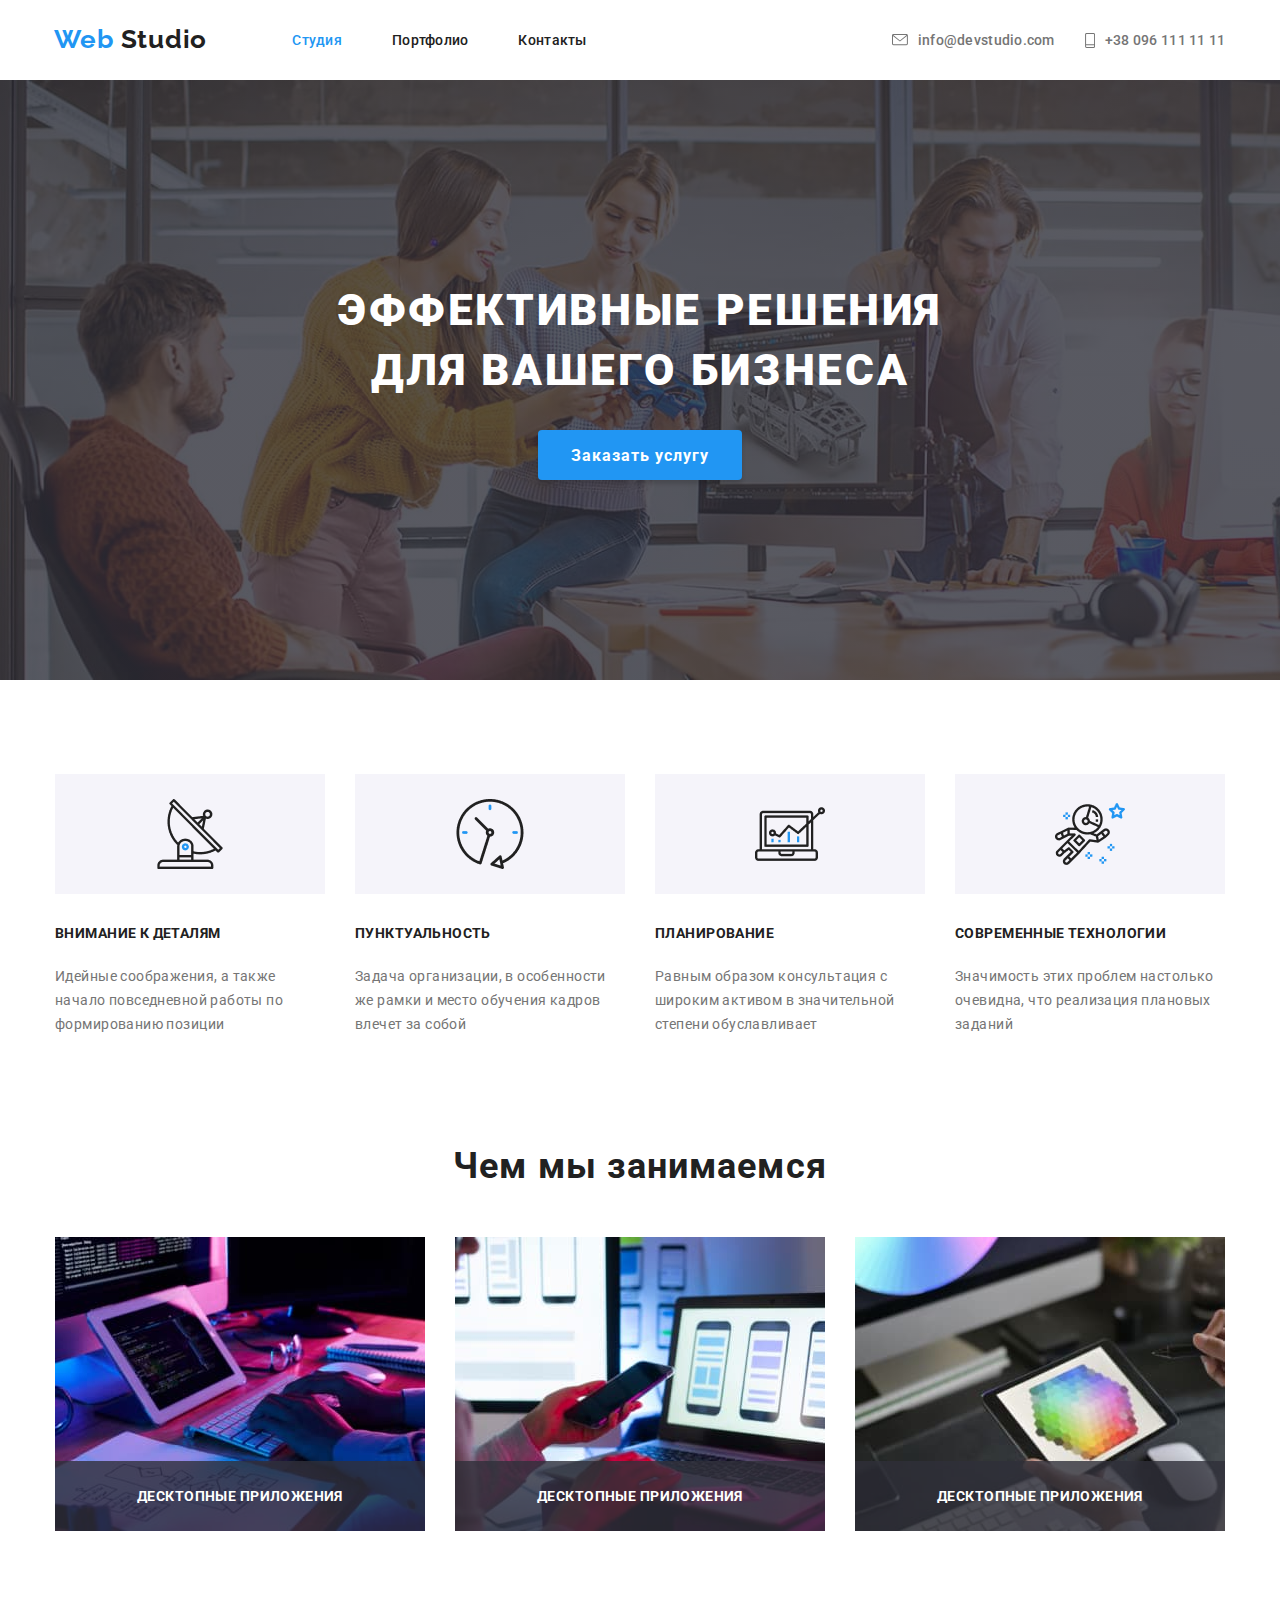
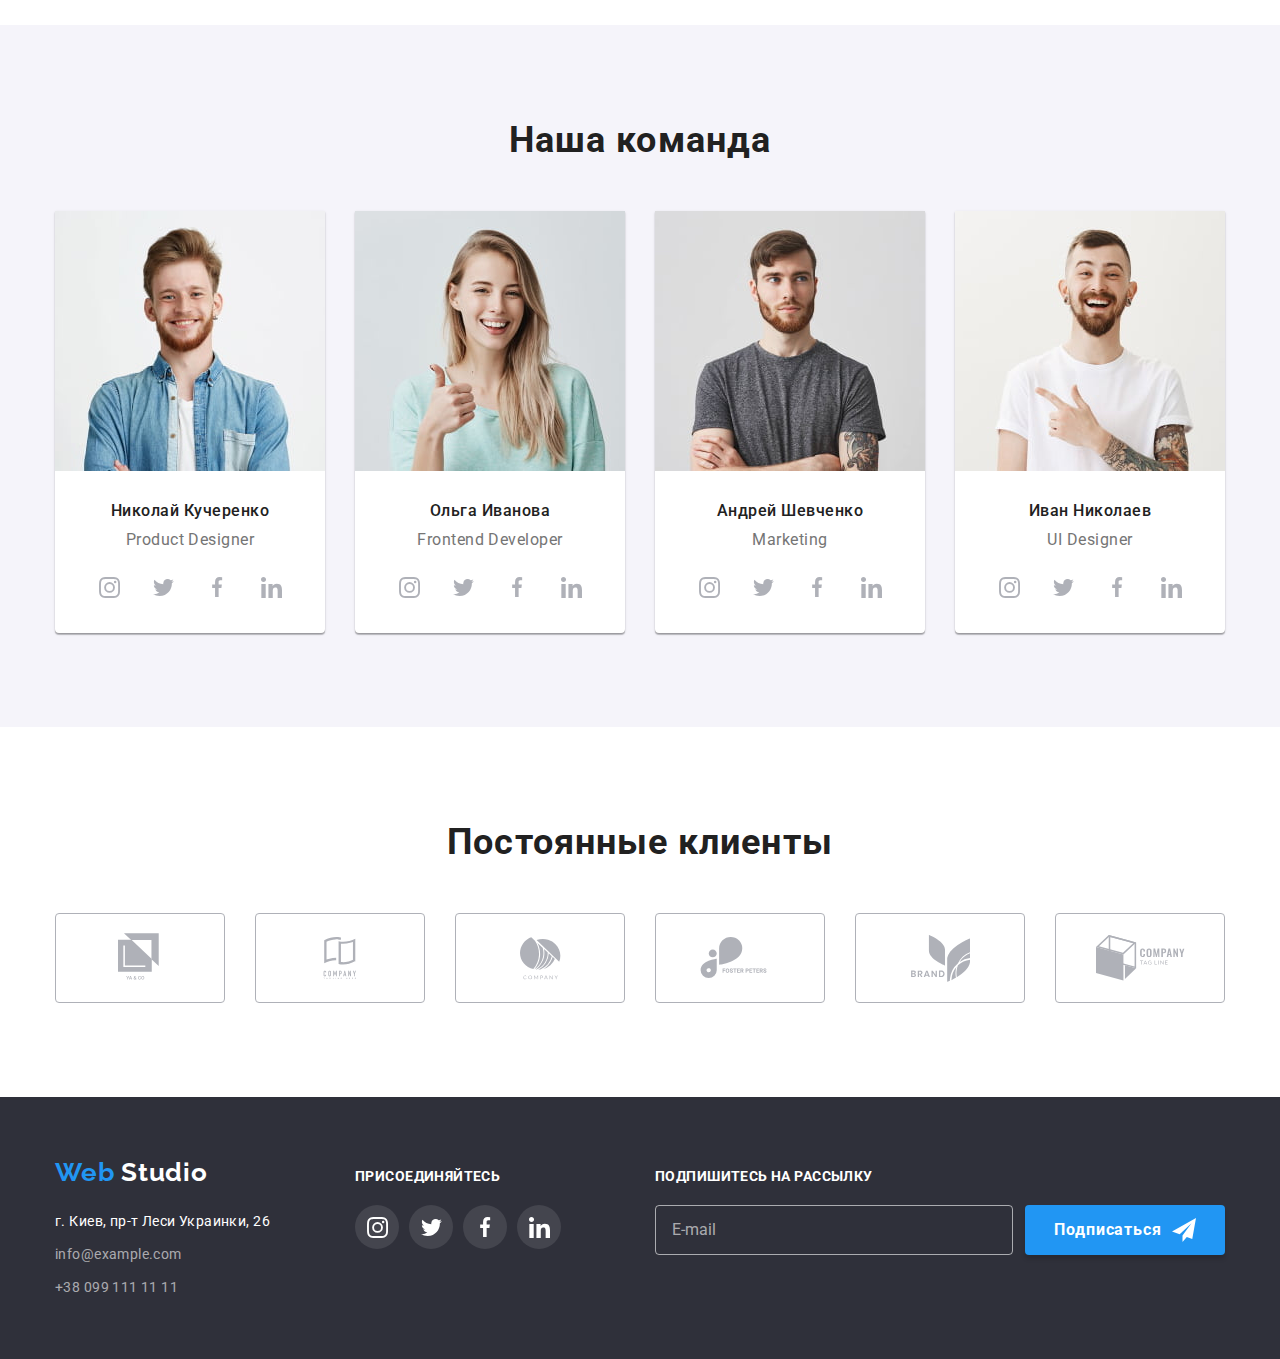
==== index.html @ 585ab490 "put links over images in section "what we are doing"" ====
<!DOCTYPE html>
<html lang="en">
<head>
    <meta charset="UTF-8">
    <meta name="viewport" content="width=device-width, initial-scale=1.0">
    <title>Web Studio</title>
    <link href="https://fonts.googleapis.com/css2?family=Raleway&family=Roboto:wght@400;500;700;900&display=swap" rel="stylesheet">
    <link rel="stylesheet" href="https://cdnjs.cloudflare.com/ajax/libs/modern-normalize/0.7.0/modern-normalize.min.css">
    <link rel="stylesheet" href="./css/styles.css">
</head>
<body class="page">
    <div class="container">
        <header class="header-container container">    
            <!--Navbar-->
            <div class="page-header container">
                <nav class="nav-container">
                    <a class="logo header link" href="./">
                    <span class="site-logo main">
                        <span class="logo-part1">Web </span><span class="logo-part2">Studio</span>
                    </span> 
                    </a>
                    <!--main navigation-->
                    <ul class="site-nav list">
                        <li class="item">
                            <a class="link current" href="./index.html">Студия</a>
                        </li>
                        <li class="item">
                            <a class="link" href="./portfolio.html">Портфолио</a>
                        </li>
                        <li class="item">
                            <a class="link" href="#">Контакты</a>
                        </li>
                    </ul>
                    <!--contacts links-->
                    <ul class="site-contacts list">
                        <li class="item">
                            <svg class="button-icon mail" width="16" height="12">
                                <use href="./images/sprite.svg#icon-mail"></use>
                            </svg>
                            <a class="link" href="mailto:info@devstudio.com">info@devstudio.com</a>
                        </li>
                        <li class="item">
                            <svg class="button-icon tel" width="10" height="15">
                                <use href="./images/sprite.svg#icon-tel"></use>
                            </svg>
                            <a class="link" href="tel:+380961111111">+38 096 111 11 11</a>
                        </li class="item">
                    </ul>
                </nav>
            </div>
        </header>
    </div>
    <main>
         <!--Hero!-->
         <div class="hero">
            <section class="hero-container">
                <div class="hero-section">
                    <H1 class="hero-title">Эффективные решения для вашего бизнеса</H1>
                    <a class="link button hero" href="#">Заказать услугу</a>
                </div>             
            </section>
         </div>
        <!--Advantages-->
        <div class="container">
            <section class="advantages-container container">
                <div class="advantages-section">
                    <h2 class="advantages-title" hidden>Наши преимущества</h2>
                    <ul class="advantages-list list">
                        <li class="advantages-item icon-antenna">
                            <h3 class="advantages-subtitle">Внимание к деталям</h3>
                            <p class="advantages-text">Идейные соображения, а также начало повседневной работы по формированию позиции</p>                
                        </li>
                        <li class="advantages-item icon-clock">
                            <h3 class="advantages-subtitle">Пунктуальность</h3>
                            <p class="advantages-text">Задача организации, в особенности же рамки и место обучения кадров влечет за собой</p>
                        </li>
                        <li class="advantages-item icon-diagram">
                            <h3 class="advantages-subtitle">Планирование</h3>
                            <p class="advantages-text">Равным образом консультация с широким активом в значительной степени обуславливает</p>
                        </li>
                        <li class="advantages-item icon-astro">
                            <h3 class="advantages-subtitle">Современные технологии</h3>
                            <p class="advantages-text">Значимость этих проблем настолько очевидна, что реализация плановых заданий</p>
                        </li>
                    </ul>
                </div>
            </section>
        </div>
        <!--Projects examples-->
        <div class="container">
            <section class="projects-container container">
                <div class="projects-section">
                    <h2 class="section-title">Чем мы занимаемся</h2>
                    <ul class="projects-list list">
                        <li class="project-item">
                            <div class="project-thumb">
                                <img class="project-image" src="./images/apps-on-desktop.jpg" alt="Desktop application running on laptop"
                                width="370"
                                height="294">
                                <div class="overlink">
                                    <a class="project-link link" href="#">Десктопные приложения</a>
                                </div>
                            </div>
                        </li>
                        <li class="project-item">
                            <div class="project-thumb">
                                <img class="project-image" src="./images/apps-on-mobile.jpg" alt="Desktop application running on laptop"
                                width="370"
                                height="294">
                                <div class="overlink">
                                    <a class="project-link link" href="#">Десктопные приложения</a>
                                </div>
                            </div>
                        </li>
                        <li class="project-item">
                            <div class="project-thumb">
                                <img class="project-image" src="./images/apps-design.jpg" alt="Desktop application running on laptop"
                                width="370"
                                height="294">
                                <div class="overlink">
                                    <a class="project-link link" href="#">Десктопные приложения</a>
                                </div>
                            </div>
                        </li>
                    </ul>
                </div>
            </section>
        </div>
        <!--Our Team-->
        <div class="team">
            <section class="team-container">
                <div class="team-section">
                    <h2 class="section-title">Наша команда</h2>
                    <ul class="team-list list">
                        <li class="team-item">
                            <img class="team-member-photo" src="./images/team-nkucherenko.jpg" alt="Николай Кучеренко"
                            width="270"
                            height="260">
                            <h3 class="team-member-title">Николай Кучеренко</h3>
                            <p class="team-department">Product Designer</p>
                            <ul class="social-list join list">
                                <li class="social-list-item">
                                    <a class="social-link-person link" href="#" aria-label="Link to Instagram">
                                        <svg class="social-button-person" width="21" height="21">
                                            <use href="./images/sprite.svg#icon-instagram"></use>
                                        </svg>
                                    </a>
                                </li>
                                <li class="social-list-item">
                                    <a class="social-link-person link" href="#" aria-label="Link to Twiiter">
                                        <svg class="social-button-person" width="25" height="21">
                                            <use href="./images/sprite.svg#icon-twitter"></use>
                                        </svg>
                                    </a>
                                </li>
                                <li class="social-list-item">
                                    <a class="social-link-person link" href="#" aria-label="Link to Facebook">
                                        <svg class="social-button-person" width="22" height="20">
                                            <use href="./images/sprite.svg#icon-facebook"></use>
                                        </svg>
                                    </a>
                                </li>
                                <li class="social-list-item">
                                    <a class="social-link-person link" href="#" aria-label="Link to Linkedin">
                                        <svg class="social-button-person" width="21" height="21">
                                            <use href="./images/sprite.svg#icon-linkedin"></use>
                                        </svg>
                                    </a>                  
                                </li>
                            </ul>
                        <li class="team-item">
                            <img class="team-member-photo" src="./images/team-oivanova.jpg" alt="Ольга Иванова"
                            width="270"
                            height="260">
                            <h3 class="team-member-title">Ольга Иванова</h3>
                            <p class="team-department">Frontend Developer</p>
                            <ul class="social-list list">
                                <li class="social-list-item">
                                    <a class="social-link-person link " href="#" aria-label="Link to Instagram">
                                        <svg class="social-button-person" width="21" height="21">
                                            <use href="./images/sprite.svg#icon-instagram"></use>
                                        </svg>
                                    </a>
                                </li>
                                <li class="social-list-item">
                                    <a class="social-link-person link" href="#" aria-label="Link to Twiiter">
                                        <svg class="social-button-person" width="25" height="21">
                                            <use href="./images/sprite.svg#icon-twitter"></use>
                                        </svg>
                                    </a>
                                </li>
                                <li class="social-list-item">
                                    <a class="social-link-person link" href="#" aria-label="Link to Facebook">
                                        <svg class="social-button-person" width="22" height="20">
                                            <use href="./images/sprite.svg#icon-facebook"></use>
                                        </svg>
                                    </a>
                                </li>
                                <li class="social-list-item">
                                    <a class="social-link-person link" href="#" aria-label="Link to Linkedin">
                                        <svg class="social-button-person" width="21" height="21">
                                            <use href="./images/sprite.svg#icon-linkedin"></use>
                                        </svg>
                                    </a>                  
                                </li>
                            </ul>
                        </li>
                        <li class="team-item">
                            <img class="team-member-photo" src="./images/team-ashevchenko.jpg" alt="Андрей Шевченко"
                            width="270"
                            height="260">
                            <h3 class="team-member-title">Андрей Шевченко</h3>
                            <p class="team-department">Marketing</p>
                            <ul class="social-list join list">
                                <li class="social-list-item">
                                    <a class="social-link-person link" href="#" aria-label="Link to Instagram">
                                        <svg class="social-button-person" width="21" height="21">
                                            <use href="./images/sprite.svg#icon-instagram"></use>
                                        </svg>
                                    </a>
                                </li>
                                <li class="social-list-item">
                                    <a class="social-link-person link" href="#" aria-label="Link to Twiiter">
                                        <svg class="social-button-person" width="25" height="21">
                                            <use href="./images/sprite.svg#icon-twitter"></use>
                                        </svg>
                                    </a>
                                </li>
                                <li class="social-list-item">
                                    <a class="social-link-person link" href="#" aria-label="Link to Facebook">
                                        <svg class="social-button-person" width="22" height="20">
                                            <use href="./images/sprite.svg#icon-facebook"></use>
                                        </svg>
                                    </a>
                                </li>
                                <li class="social-list-item">
                                    <a class="social-link-person link" href="#" aria-label="Link to Linkedin">
                                        <svg class="social-button-person" width="21" height="21">
                                            <use href="./images/sprite.svg#icon-linkedin"></use>
                                        </svg>
                                    </a>                  
                                </li>
                            </ul>
                        </li>
                        <li class="team-item">
                            <img class="team-member-photo" src="./images/team-inikolaiev.jpg" alt="Иван Николаев"
                            width="270"
                            height="260">
                            <h3 class="team-member-title">Иван Николаев</h3>
                            <p class="team-department">UI Designer</p>
                            <ul class="social-list join list">
                                <li class="social-list-item">
                                    <a class="social-link-person link" href="#" aria-label="Link to Instagram">
                                        <svg class="social-button-person" width="21" height="21">
                                            <use href="./images/sprite.svg#icon-instagram"></use>
                                        </svg>
                                    </a>
                                </li>
                                <li class="social-list-item">
                                    <a class="social-link-person link" href="#" aria-label="Link to Twiiter">
                                        <svg class="social-button-person" width="25" height="21">
                                            <use href="./images/sprite.svg#icon-twitter"></use>
                                        </svg>
                                    </a>
                                </li>
                                <li class="social-list-item">
                                    <a class="social-link-person link" href="#" aria-label="Link to Facebook">
                                        <svg class="social-button-person" width="22" height="20">
                                            <use href="./images/sprite.svg#icon-facebook"></use>
                                        </svg>
                                    </a>
                                </li>
                                <li class="social-list-item">
                                    <a class="social-link-person link" href="#" aria-label="Link to Linkedin">
                                        <svg class="social-button-person" width="21" height="21">
                                            <use href="./images/sprite.svg#icon-linkedin"></use>
                                        </svg>
                                    </a>                  
                                </li>
                            </ul>
                        </li>
                    </ul>
                </div>
            </section>
        </div>
        <!--Сonstant clients-->
        <div class="container">
            <section class="clients-container container">
                <div class="clients">
                    <h2 class="section-title">Постоянные клиенты</h2>
                <ul class="company-list list">
                    <li class="company-item">
                        <a class="link link-logo" href="#" aria-label="Link to Company1">
                            <svg class="company-logo logo1" width="45" height="50">
                                <use href="./images/sprite.svg#icon-logo-1"></use>
                            </svg>
                        </a>
                    </li>
                    <li class="company-item">
                        <a class="link link-logo" href="#" aria-label="Link to Company1">
                            <svg class="company-logo logo2" width="40" height="42">
                                <use href="./images/sprite.svg#icon-logo-2"></use>
                            </svg>
                        </a>
                    </li>
                    <li class="company-item">
                        <a class="link link-logo" href="#" aria-label="Link to Company1">
                            <svg class="company-logo logo3" width="41" height="43">
                                <use href="./images/sprite.svg#icon-logo-3"></use>
                            </svg>
                        </a>
                    </li>
                    <li class="company-item">
                        <a class="link link-logo" href="#" aria-label="Link to Company1">
                            <svg class="company-logo logo4" width="80" height="42">
                                <use href="./images/sprite.svg#icon-logo-4"></use>
                            </svg>
                        </a>
                    </li>
                    <li class="company-item">
                        <a class="link link-logo" href="#" aria-label="Link to Company1">
                            <svg class="company-logo logo5" width="59" height="47">
                                <use href="./images/sprite.svg#icon-logo-5"></use>
                            </svg>
                        </a>
                    </li>
                    <li class="company-item">
                        <a class="link link-logo" href="#" aria-label="Link to Company1">
                            <svg class="company-logo logo6" width="89" height="46">
                                <use href="./images/sprite.svg#icon-logo-6"></use>
                            </svg>
                        </a>
                    </li>
                </ul>
                </div>
            </section>
        </div>
    </main>
    <!--Footer-->
    <div class="footer">
        <footer class="footer-container">
            <div class="footer-section">
                <!--Address-->
                <section class="section-address">
                    <a class="logo footer link" href="./">
                        <span class="site-logo secondary">
                            <span class="logo-part1">Web </span><span class="logo-part2">Studio</span>
                        </span> 
                    </a>
                    <address class="contacts">
                        <p class="address-text">г. Киев, пр-т Леси Украинки, 26</p>
                        <a class="link mail" href="mailto:info@example.com">info@example.com</a><br>
                        <a class="link call" href="tel:+380991111111">+38 099 111 11 11</a>
                    </address>
                </section>
                <!--Join!-->
                <section class="section-join">
                    <p class="join-text">Присоединяйтесь</p>
                    <ul class="social-list list">
                        <li class="social-list-item">
                            <a class="social-link-footer link" href="#" aria-label="Link to Instagram">
                                <svg class="social-button" width="21" height="21">
                                    <use href="./images/sprite.svg#icon-instagram"></use>
                                </svg>
                            </a>
                        </li>
                        <li class="social-list-item">
                            <a class="social-link-footer link" href="#" aria-label="Link to Twiiter">
                                <svg class="social-button" width="25" height="21">
                                    <use href="./images/sprite.svg#icon-twitter"></use>
                                </svg>
                            </a>
                        </li>
                        <li class="social-list-item">
                            <a class="social-link-footer link" href="#" aria-label="Link to Facebook">
                                <svg class="social-button" width="22" height="20">
                                    <use href="./images/sprite.svg#icon-facebook"></use>
                                </svg>
                            </a>
                        </li>
                        <li class="social-list-item">
                            <a class="social-link-footer link" href="#" aria-label="Link to Linkedin">
                                <svg class="social-button" width="21" height="21">
                                    <use href="./images/sprite.svg#icon-linkedin"></use>
                                </svg>
                            </a>                  
                        </li>
                    </ul>
                </section>
                <!--Sign up-->
                <section class="section-signup">
                    <p class="signup-text">Подпишитесь на рассылку</p>
                    <!--Input field-->
                    <div class="sign-container">
                        <span class="email-input">E-mail</span>
                        <!--"Sign up on telegram" button-->
                        <a class="link button" href="#">Подписаться</a>
                    </div>
                </section>
            </div>    
        </footer>
    </div>
</body>
</html>
---- css/styles.css ----
:root {
    --text-color-main: #212121;
    --text-color-secondary:#757575;
    --text-color-accent: #2196F3;
    --text-color-accent2: #ffffff;
    --text-color-footer: rgba(255, 255, 255, 0.6);;
    --background-color-main: #ffffff;
    --background-color-secondary: #F5F4FA;
    --background-color-accent: #2196F3;
    --background-color-accent2: #2F303A;
    --background-color-transparent1: rgba(47, 48, 58, 0.8);
    --background-color-transparent2: rgba(33, 150, 243, 0.9);
    --background-color-footer: #2F303A;
    --link-color-inactive: #AFB1B8;
    --link-color-active: #2196F3;
    --nav-underline: #ECECEC;
    --cards-line: #EEEEEE;
}

/*Page main (body) font and color styling*/
.page {
    background-color: var(--background-color-main);
    font-family: 'Roboto', sans-serif;
}

.site-logo {
    font-family: 'Raleway', sans-serif;
    font-size: 26px;
    font-weight: bold;
    line-height: 1.2;
    letter-spacing: 0.03em;
}

h1,h2,h3,h4,h5,h6 {
    margin-top: 0;
    margin-bottom: 0;
}

.list {
    list-style: none;
    padding: 0;
    margin: 0;
}

.link {
    text-decoration: none;
}

.link.button {
    color: var(--text-color-accent2);
    background-color: var(--background-color-accent);
}

.site-nav .link:hover,
.site-nav .link:focus,
.site-contacts .link:hover,
.site-contacts .link:focus {
    color: var( --text-color-accent);
}

/*Navbar (header)styling */

.container {
    background-color: var(--background-color-main);
}

.header-container {
    max-width: 1600px;

    padding-left: 15px;
    padding-right: 15px;
    margin-left: auto;
    margin-right: auto;
}
.container.underline {
    border-bottom: 1px solid var(--nav-underline);
}

.nav-container {
    display: flex;
    align-items: center;
    justify-content: center;
}

.site-logo.main .logo-part1 {
    color: var(--text-color-accent);
}

.site-logo.main .logo-part2 {
    color: var(--text-color-main);
}

.site-nav {
    display: flex;
    margin-left: 85px;
}

/*всем элементам списка, кроме последнего
равен этому выражению  .site-nav .item:not(:last-child) {}
(применить к всем который следует за .item - первый ел-т в списке)
*/
.site-nav .item + .item {
    margin-left: 50px;
}

.site-nav .link {
    display: block;
    padding-top: 32px;
    padding-bottom: 32px;

    color: var(--text-color-main);
    font-weight: 500;
    font-size: 14px;
    line-height: 1.15;
    letter-spacing: 0.02em;
}

.site-nav .link.current {
    color: var(--text-color-accent);
}

.site-contacts {
    display: inline-flex;
    align-items: center;
    margin-left: 305px;
}

.site-contacts .item {
    display: inline-flex;
    justify-content: center;
    align-items: center;
}

.site-contacts .link {
    color: var(--text-color-secondary);
    font-weight: 500;
    font-size: 14px;
    line-height: 1.5;
    letter-spacing: 0.02em
}

.site-contacts .item + .item{
    padding-left: 30px;
}

.site-contacts .item .link + .link {
    padding-left: 10px;
}

.button-icon {
    fill: var(--text-color-secondary);
    margin-right: 10px;
}

.button-icon:hover,
.button-icon:focus {
    fill: var(--text-color-accent);
}

/*Section "Hero" styling*/
.hero {
    background: var(--background-color-transparent1);
}

.hero-container {
    max-width: 1600px;
    height: 600px;
    margin-left: auto;
    margin-right: auto;

    background-image: linear-gradient(to right, rgba(47, 48, 58, 0.8), rgba(47, 48, 58, 0.8)), url(../images/hero-opt.jpg);
}

.hero-section {
    padding-top: 200px;
    padding-bottom: 200px;
    padding-right: 15px;
    padding-left: 15px;
    
    background-color: var(--background-color-transparent);
    text-align: center;
}

.hero-title {
    width: 696px;
    margin-left: auto;
    margin-right: auto;
    margin-bottom: 30px;
    
    color: var(--text-color-accent2);
    font-weight: 900;
    font-size: 44px;
    line-height: 1.364;
    letter-spacing: 0.06em;
    text-transform: uppercase;
}
.button.hero {
    display:inline-block;
    min-width: 200px;
    height: 50px;
    padding: 10px 32px;

    border: 1px solid transparent;
    box-shadow: 0px 4px 4px rgba(0, 0, 0, 0.15);
    
    font-weight: 700;
    font-size: 16px;
    line-height: 1.875;
    letter-spacing: 0.06em;
    border-radius: 4px;
   }

/*Section "Advantages" styling*/
.advantages-container {
    max-width: 1600px;
    margin-left:auto;
    margin-right: auto;
}

.advantages-section {
    padding-top: 94px;
    padding-left: 15px;
    padding-right: 15px;
    margin-left:auto;
    margin-right: auto;
}
.advantages-list {
    display: flex; 
    justify-content: center;
}

.advantages-item {
    width: 270px;
    align-items: center;
}

.advantages-list .advantages-item + .advantages-item {
    margin-left: 30px;
}

.advantages-item::before {
    display: block;
    content:"";
    height: 120px;
    margin-bottom: 30px;
    background-color: var(--background-color-secondary);
    background-repeat: no-repeat;
    background-position: center;
}

.advantages-item.icon-antenna::before {
    background-image: url(../images/advan-antenna1.png);
}

.advantages-item.icon-clock::before {
    background-image: url(../images/advan-clock1.png);
}

.advantages-item.icon-diagram::before {
    background-image: url(../images/advan-diagram1.png);
}

.advantages-item.icon-astro::before {
    background-image: url(../images/advan-astronaut1.png);
}

.advantages-subtitle {
    display: inline-block;
    width: 270px;
    margin-bottom: 10px;

    color: var(--text-color-main);
    font-weight: bold;
    font-size: 14px;
    line-height: 1.142;
    letter-spacing: 0.03em;
    text-transform: uppercase;
}

.advantages-text {
    width: 270px;

    color: var(--text-color-secondary);
    font-size: 14px;
    line-height: 1.714;
    letter-spacing: 0.03em;
}

/*Section "Our Ptojects"*/
.projects-container {
    max-width: 1600px;
    margin-left:auto;
    margin-right: auto;
}

.projects-section {
    padding-top: 94px;
    padding-bottom: 94px;
    padding-left: 15px;
    padding-right: 15px;
    margin-left:auto;
    margin-right: auto;
}

.projects-list {
    display: flex;
    justify-content: center;
}

.project-item {
    display: inline-block;

    width: 370px;
    height: 294px;
}

.projects-list .project-item + .project-item {
    margin-left: 30px;
}

.project-image {
    display: block;
}

.project-link {
    display: inline-block;
    min-width: 370px;
    height: 70px;
    padding: 27px 82px;

    color: var(--text-color-accent2);
    background-color:var(--background-color-transparent1);
    font-weight: bold;
    font-size: 14px;
    line-height: 1.143;
    letter-spacing: 0.03em;
    text-transform: uppercase;
    text-align: center;
}

.project-thumb {
    position: relative;
}

.overlink {
    position: absolute;
    bottom: 0;
}


/*Headers styling for "Our Ptojects","Our team", "Our Clients" */
.section-title {
    margin-top: 0;
    margin-bottom: 50px;

    color: var(--text-color-main);
    font-weight: bold;
    font-size: 36px;
    line-height: 1.17;
    text-align: center;
    letter-spacing: 0.03em;
}

/*Section "Team" styling*/
.team {
    background-color: var(--background-color-secondary);
}

.team-container {
    max-width: 1600px;
    margin-left:auto;
    margin-right: auto;
}

.team-section {
    padding-top: 94px;
    padding-bottom: 94px;
    padding-left: 15px;
    padding-right: 15px;
}

.team-list {
    display: flex;
    justify-content: center;
}

.team-item {
    padding-bottom: 24px;

    text-align: center;
    background-color: var(--background-color-main);
    border-radius: 0px 0px 4px 4px;
    box-shadow: 0px 1px 3px rgba(0, 0, 0, 0.12), 
                0px 1px 1px rgba(0, 0, 0, 0.14), 
                0px 2px 1px rgba(0, 0, 0, 0.2);

}
.team-list .team-item + .team-item {
    margin-left: 30px;
}

.team-member-photo {
    display: block;
    margin-bottom: 30px;
}

.team-member-title {
    margin-bottom: 10px;
    color:var(--text-color-main);
    font-weight: 500;
    font-size: 16px;
    line-height: 1.188;
    letter-spacing: 0.03em;
}

.team-department {
    margin-top: 0;
    margin-bottom: 16px;

    color:var(--text-color-secondary);
    font-weight: normal;
    font-size: 16px;   
    line-height: 1.188;
    letter-spacing: 0.03em;
}
.social-list {
    display: flex;
    justify-content: center;
}

.social-list .link {
    display: flex;
    justify-content: center;
    align-items: center;
    width: 44px;
    height: 44px;
    border: 1px transparent;
    border-radius: 22px;

    font-weight: 500;
    color: var(--link-color-inactive);
}

.social-list .social-list-item + .social-list-item {
    margin-left: 10px;
}

.social-button-person {
    box-sizing: content-box;
    padding: 4px 4px;

    fill: var(--link-color-inactive);
}

.social-link-person:hover,
.social-link-person:focus,
.social-button-person:hover,
.social-button-person:focus {
    background-color: var(--background-color-accent);
    fill: var(--text-color-accent2);
}

/*Section "Clients" styling*/

.clients-container {
    max-width: 1600px;
    margin-left: auto;
    margin-right: auto;
}

.clients {

    padding-top: 94px;
    padding-bottom: 94px;
    padding-left: 15px;
    padding-right: 15px;
    margin-left: auto;
    margin-right: auto;
}

.company-list {
    display: flex;
    justify-content: center;
}

.company-item {
    display: flex;
    justify-content: center;
    width: 170px;
    height: 90px;

    border: 1px solid var(--link-color-inactive);
    border-radius: 4px; 
}

.company-item + .company-item {
    margin-left: 30px;
}

.company-list .link {
    display: flex;
    align-items: center;
}

.company-logo {
    box-sizing: content-box;
    fill: var(--link-color-inactive); 
}

.logo1 {
    padding: 20px 63px;
}

.logo2 {
    padding: 24px 65px;
}

.logo3 {
    padding: 24px 65px;
}

.logo4 {
    padding: 24px 45px;
}

.logo5 {
    padding: 21px 55px;
}

.logo6 {
    padding: 22px 40px;
}

.company-logo:hover,
.company-logo:focus,
.company-item:hover, 
.company-item:hover {
    fill: var(--link-color-active);
    border-color: var(--link-color-active);
}

/*Footer styling*/
.footer {
    background-color: var(--background-color-footer);
}

.footer-container {
    max-width: 1600px;
    padding-right: 15px;
    padding-left: 15px;
    margin-left: auto;
    margin-right: auto;
}

.footer-section {
    display: flex;
    justify-content: center;
    
}
/*Logo + Address block*/
.section-address {
    display: flex;
    flex-direction: column;
    width: 231px;
    padding-top: 60px;
    padding-bottom: 60px;
}

.section-address .link {
    display: block;

    font-size: 14px;
    line-height: 1.72;
    letter-spacing: 0.03em;
    color: var(--text-color-footer);
}

.logo.footer.link{
    display: block;
    margin-bottom: 20px;
}

.site-logo.secondary .logo-part1 {
    color:var(--link-color-active);
}
    
.site-logo.secondary .logo-part2 {
    color: var(--text-color-accent2);
}

.address-text {
    margin-top: 0;
    margin-bottom: 9px;
    
    color: var(--text-color-accent2);
    font-style: normal;
    font-size: 14px;
    line-height: 1.72;
    letter-spacing: 0.03em;
}

.contacts .link {
    display: inline-block;
    font-style: normal;
}

.contacts .mail {
    margin-bottom: 9px;
}

/*Join block*/
.section-join {
    display: flex;
    flex-direction: column;
    width: 206px;
    padding-top: 72px;
    padding-bottom: 100px;
    margin-left: 69px;
}

.join-text, .signup-text {
    margin-top:0;
    margin-bottom: 20px;
    padding: 0;

    color: var(--text-color-accent2);
    font-weight: bold;
    font-size: 14px;
    line-height: 1.14;
    letter-spacing: 0.03em;
    text-transform: uppercase;
}
.social-button {
    fill: var(--text-color-accent2);
}

.social-link-footer {
    background-color: rgba(255, 255, 255, 0.1);
}
.social-link-footer:hover {
    background-color: var(--background-color-accent)
}

/*Sign-up block*/
.section-signup {
    max-width: 570px;
    padding-top: 72px;
    padding-bottom: 94px;
    margin-left: 94px;
}

.sign-container {
    display: flex;

}
.sign-container .button {
    display: inline-flex;
    justify-content: center;
    align-items: center;
    min-width: 200px;
    height: 50px;
    margin-left: 12px;

    border: 1px solid transparent;
    border-radius: 4px;
    box-shadow: 0px 4px 4px rgba(0, 0, 0, 0.15);

    font-weight: bold;
    font-size: 16px;
    line-height: 1.875;
    letter-spacing: 0.06em;
    text-align: center;
}

.email-input {
    display: flex;
    align-items: center;
    width: 358px;
    height: 50px;
    padding-left: 16px;
    
    font-size: 16px;
    line-height: 20px;
    color: var(--text-color-footer);
    border: 1px solid var(--text-color-footer);
    border-radius: 4px;
}

.sign-container .button::after {
    display: inline-flex;
    width: 24px;
    height: 24px;
    margin-left: 10px;

    content: "";
    background-image: url(../images/icon-send.svg);
    background-position: center;
    background-size: contain;
}

/*Portfolio page styling*/
/*Portfolio navigation*/

.portfolio-nav {
    max-width: 1600px;
    padding-right: 15px;
    padding-left: 15px;
    margin-right: auto;
    margin-left: auto;
}

.portfolio-sort {
   
    padding-top: 94px;
    margin-right: auto;
    margin-left: auto;
}

.portfolio-nav-list {
    display: flex;
    justify-content: center;
    padding-bottom: 50px;

    text-align: center;   
}

.nav-button {
    display: inline-block;
    padding: 5px 22px ;
    border: 1px solid transparent;
    border-radius: 4px;
    
    color: var(--text-color-main);
    background-color: var(--background-color-secondary);
    font-weight: 500;
    font-size: 16px;
    line-height: 1.625;
    text-align: center;
    letter-spacing: 0.03em;
}
.portfolio-nav .portfolio-nav-item + .portfolio-nav-item {
    margin-left: 8px;
}

.nav-button:hover,
.nav-button:focus {
    background-color: var(--background-color-accent);
    color: var(--text-color-accent2);
    box-shadow: 0px 3px 1px rgba(0, 0, 0, 0.1), 
                0px 1px 2px rgba(0, 0, 0, 0.08), 
                0px 2px 2px rgba(0, 0, 0, 0.12);
}

.nav-button.current {
    color: var(--text-color-accent2);
    background-color: var(--background-color-accent);
}

/*Portfolio items container*/
.portfolio {
    display: flex;
    max-width: 1600px;
    padding-right: 15px;
    padding-left: 15px;
    margin-right: auto;
    margin-left: auto;
}

.portfolio-container { 
    padding-bottom: 94px;
}

.portfolio-list {
    display: flex;
    flex-wrap: wrap;
    justify-content: center;
}

.portfolio-item {
    display: flex;
    margin-bottom: 30px;
    margin-bottom: 30px;
    margin-right: 30px;

    border: 1px solid var(--cards-line);
}

/*к каждому 3му ел-ту*/
.portfolio-item:nth-child(3n) {
    margin-right: 0;
}
/*к 3 последним ел-там*/
.portfolio-item:nth-last-child(-n+3) {
    margin-bottom: 0;
}

/*альтернативный способ на основе calc
width: calc ((100% - 60px) / 3 ;
margin-right: 30px;
formula
calc((100% - (N of margin in row)*margin) / N of elements in row */

.portfolio-image {
    display: block;
}

.portfolio-title {
    min-width: 322px;
    padding-right: 24px;
    padding-left: 24px;
    margin-top: 20px;
    margin-bottom: 4px;

    color: var(--text-color-main);
    font-weight: bold;
    font-size: 18px;
    line-height: 2;
    letter-spacing: 0.06em;
}

.portfolio-type {
    min-width: 322px;
    padding-right: 24px;
    padding-left: 24px;
    margin-top: 0;
    margin-bottom: 20px;

    color: var(--text-color-secondary);
    font-size: 16px;
    line-height: 1.875;
    letter-spacing: 0.03em;
}

.portfolio-text {
    margin: 0;

    color: var(--text-color-accent2);
    font-size: 18px;
    line-height: 28px;
    letter-spacing: 0.03em;
}

.image-thumb {
    position: relative;
}
.overlay {
    position: absolute;
    top: 0;
    left: 0;
    opacity: 0;
   
    width: 370px;
    height: 294px;

    padding: 63px 24px;
    background-color: var(--background-color-transparent2);
}

.portfolio-item:hover,
.portfolio-item:focus {
    box-shadow: 0px 1px 1px rgba(0, 0, 0, 0.12), 
                0px 4px 4px rgba(0, 0, 0, 0.06),
                1px 4px 6px rgba(0, 0, 0, 0.16);
}

.portfolio-item:hover .overlay {
    opacity: 1;
}
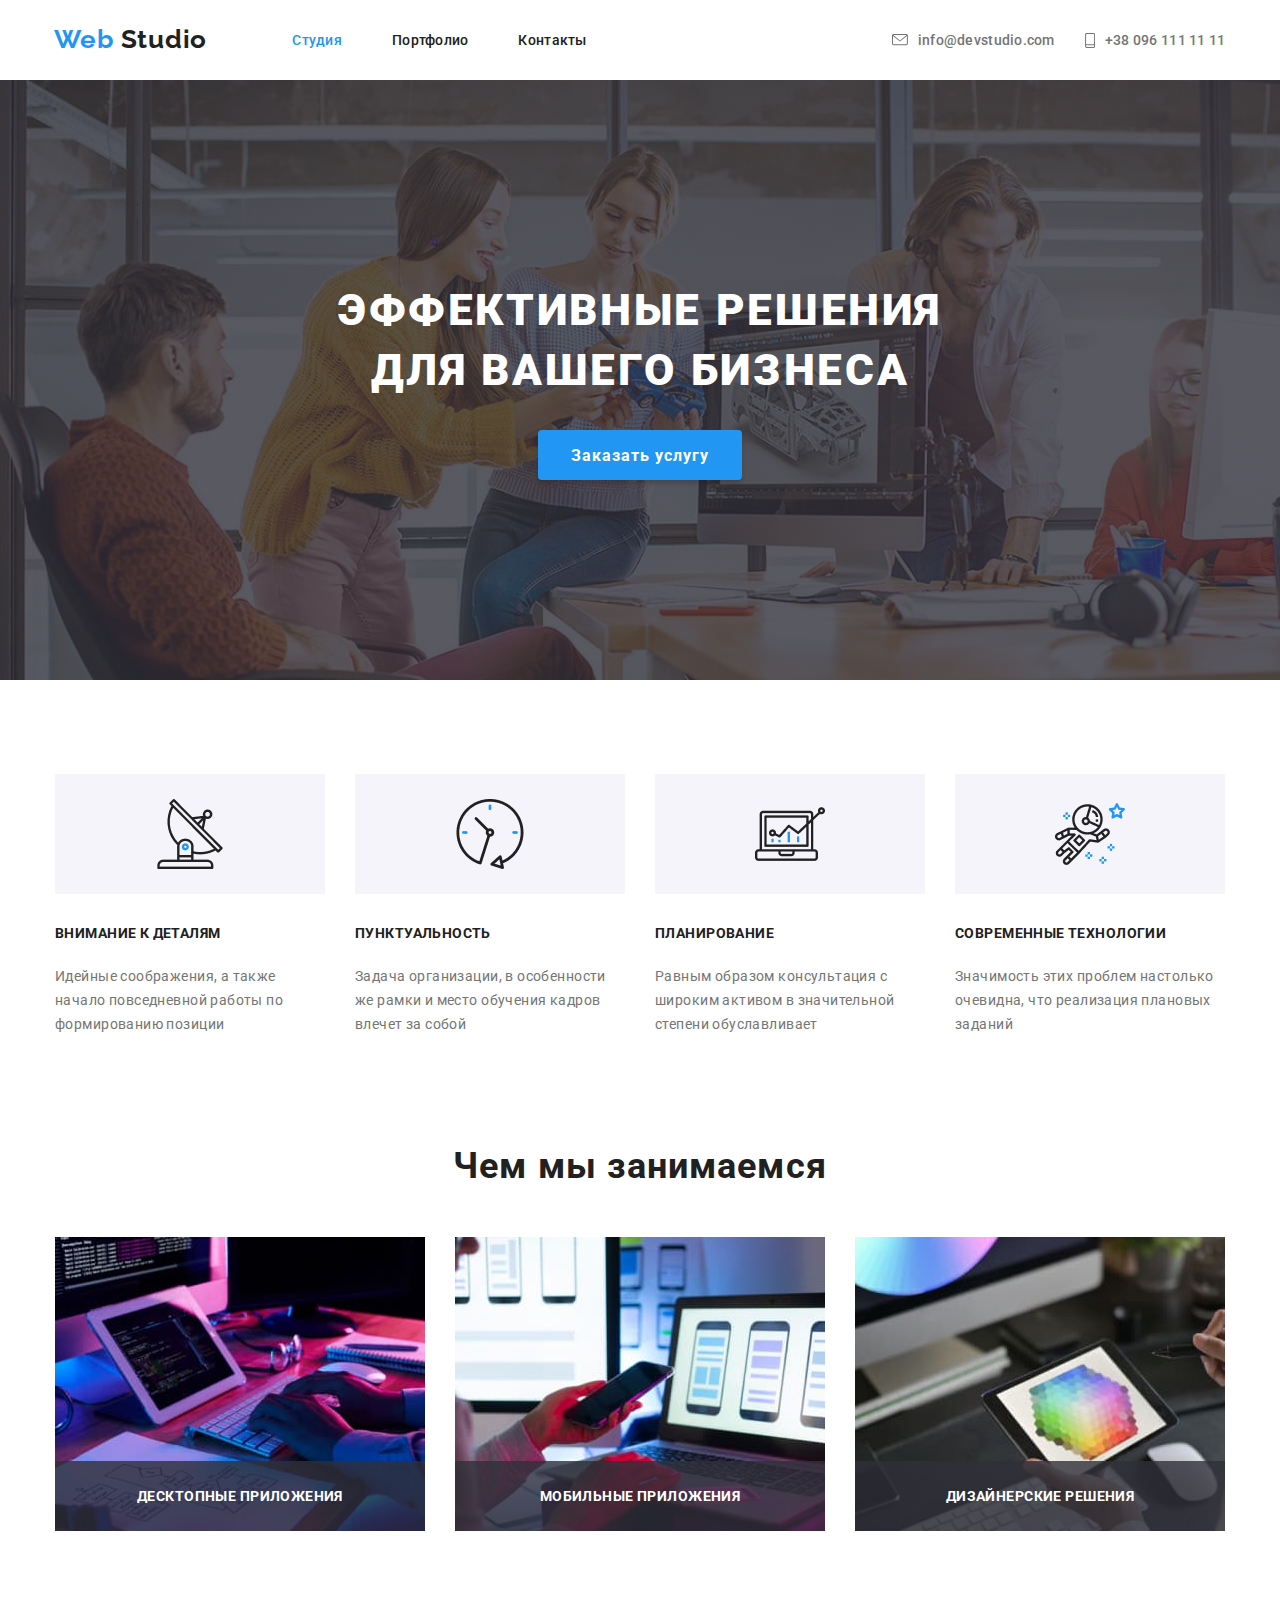
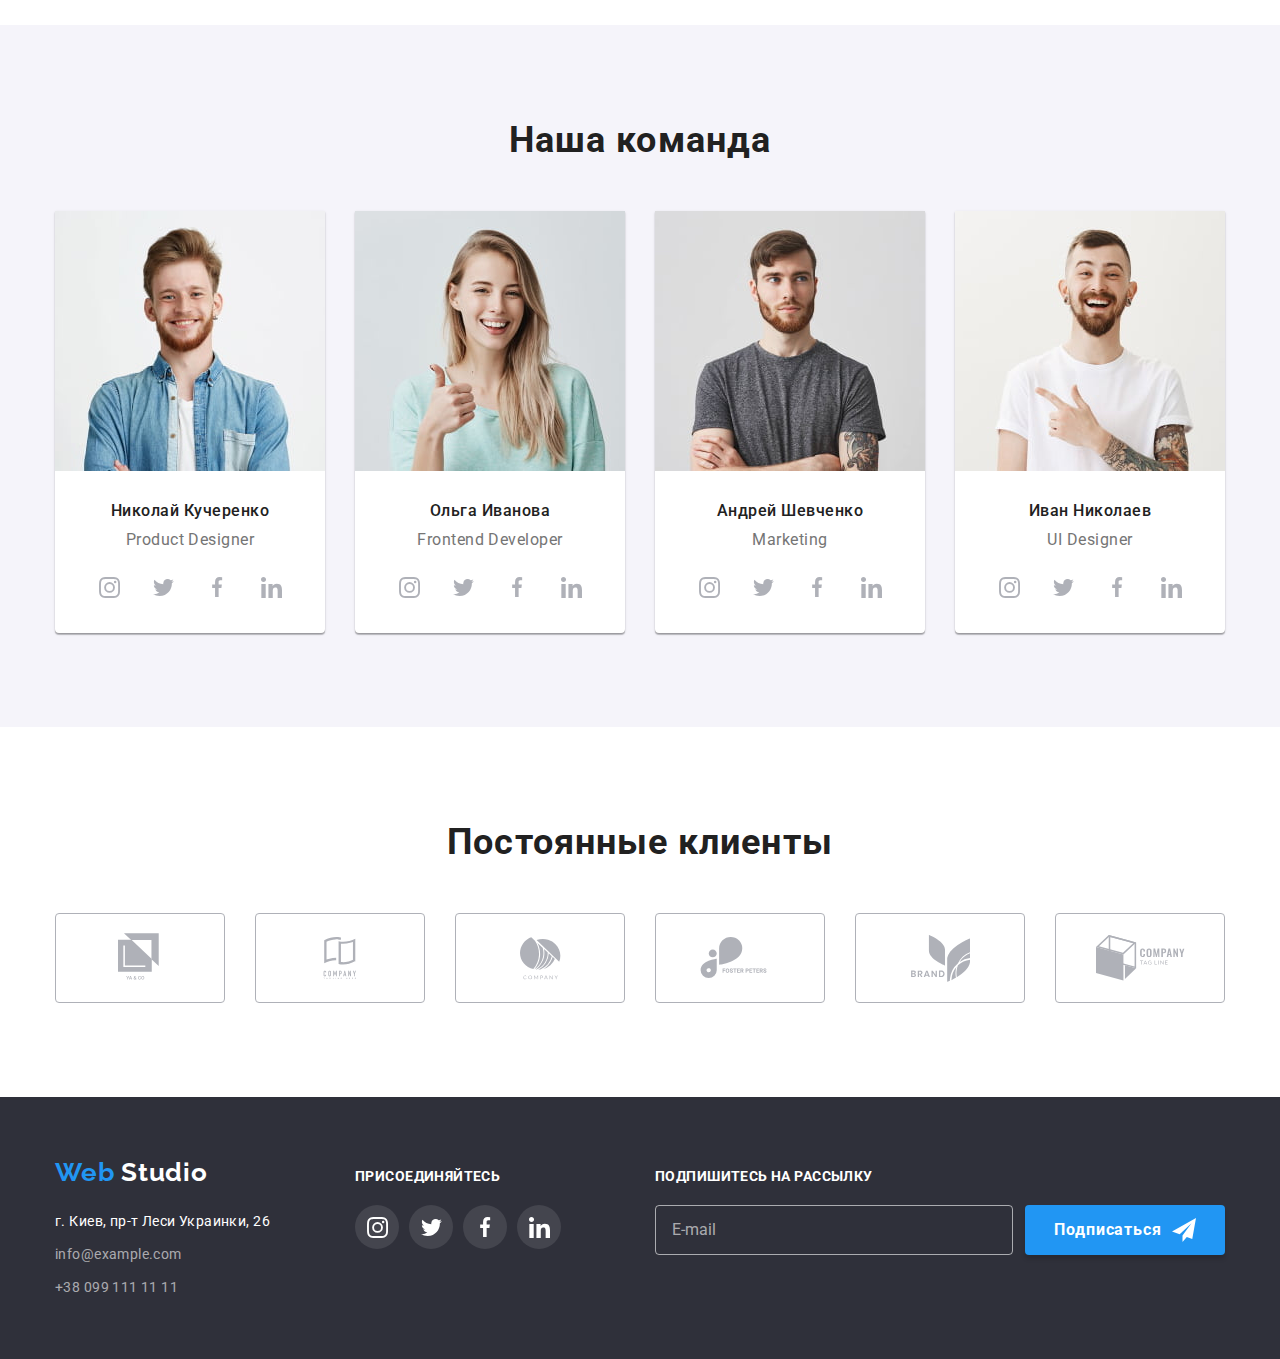
==== commit 4a50ca4f: "fixed project names, section "what we are doing"" ====
--- a/index.html
+++ b/index.html
@@ -108,7 +108,7 @@
                                 width="370"
                                 height="294">
                                 <div class="overlink">
-                                    <a class="project-link link" href="#">Десктопные приложения</a>
+                                    <a class="project-link link" href="#">Мобильные приложения</a>
                                 </div>
                             </div>
                         </li>
@@ -118,7 +118,7 @@
                                 width="370"
                                 height="294">
                                 <div class="overlink">
-                                    <a class="project-link link" href="#">Десктопные приложения</a>
+                                    <a class="project-link link" href="#">Дизайнерские решения</a>
                                 </div>
                             </div>
                         </li>
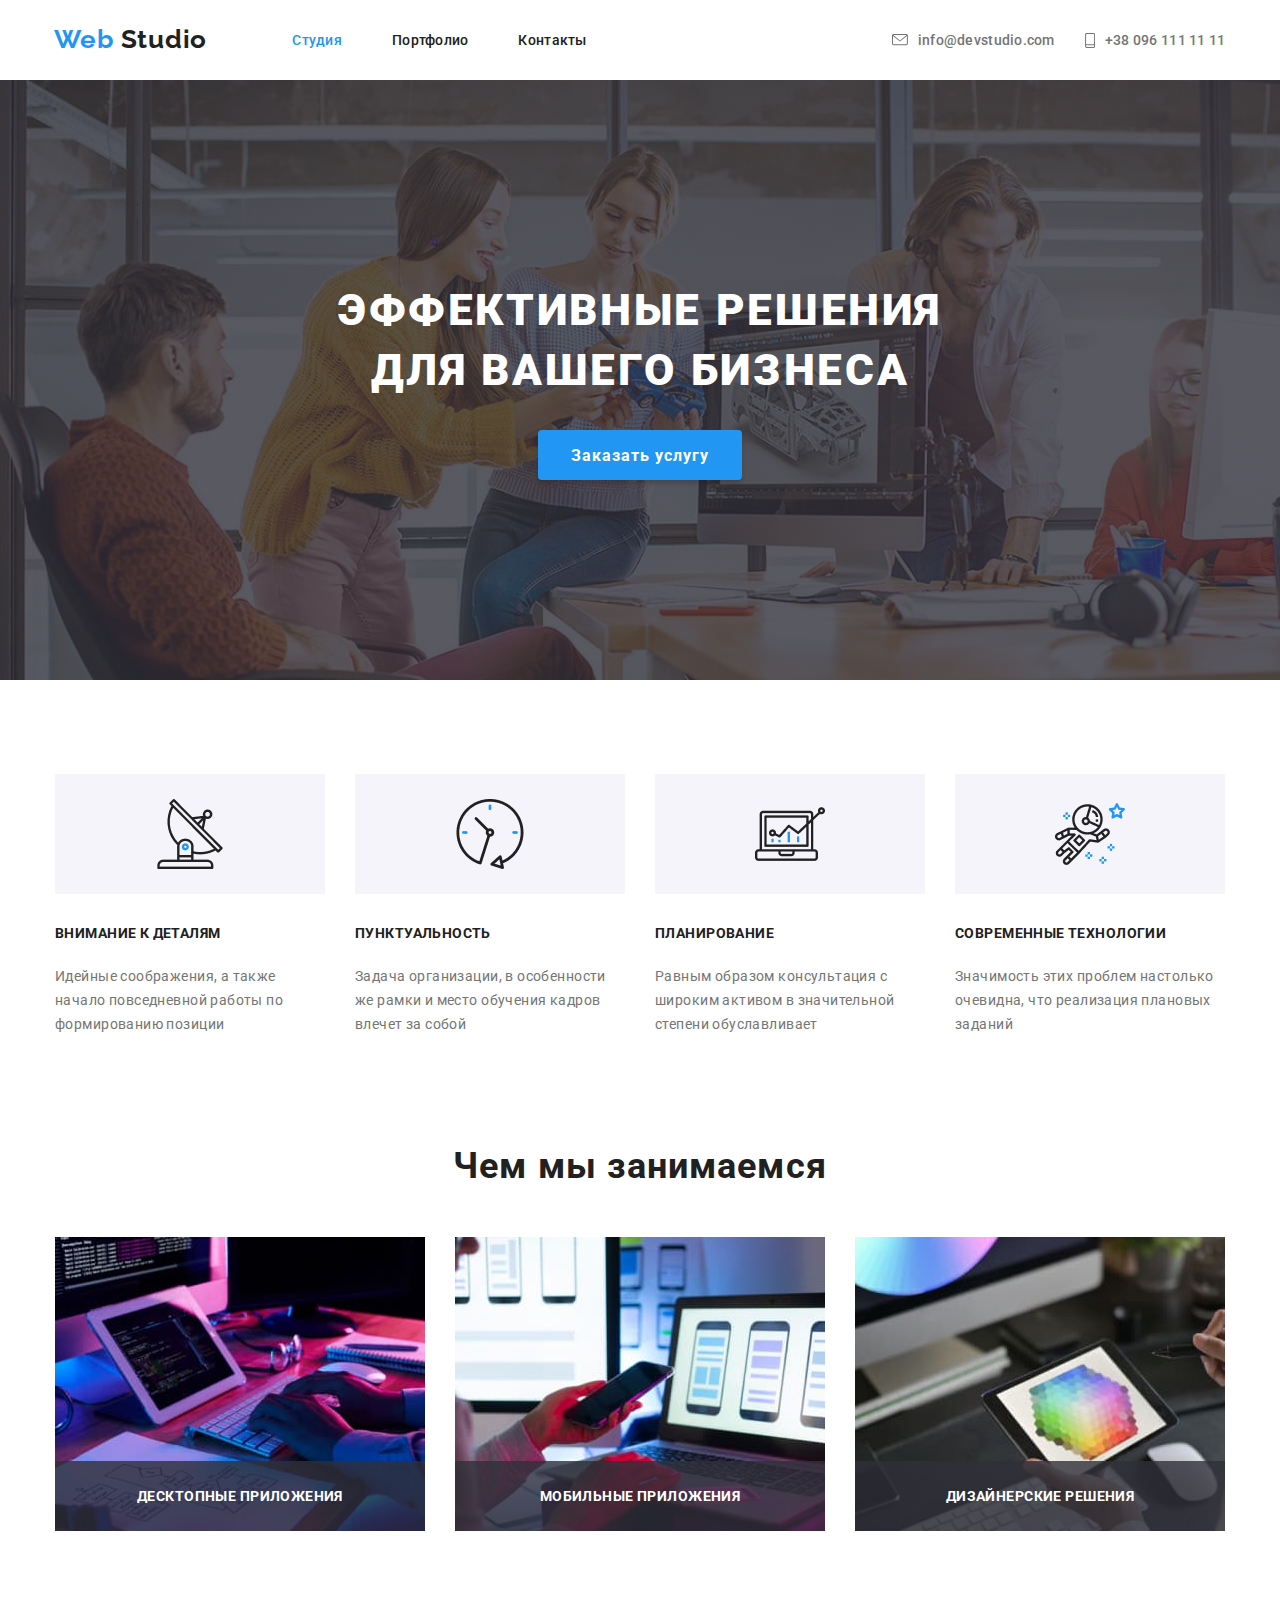
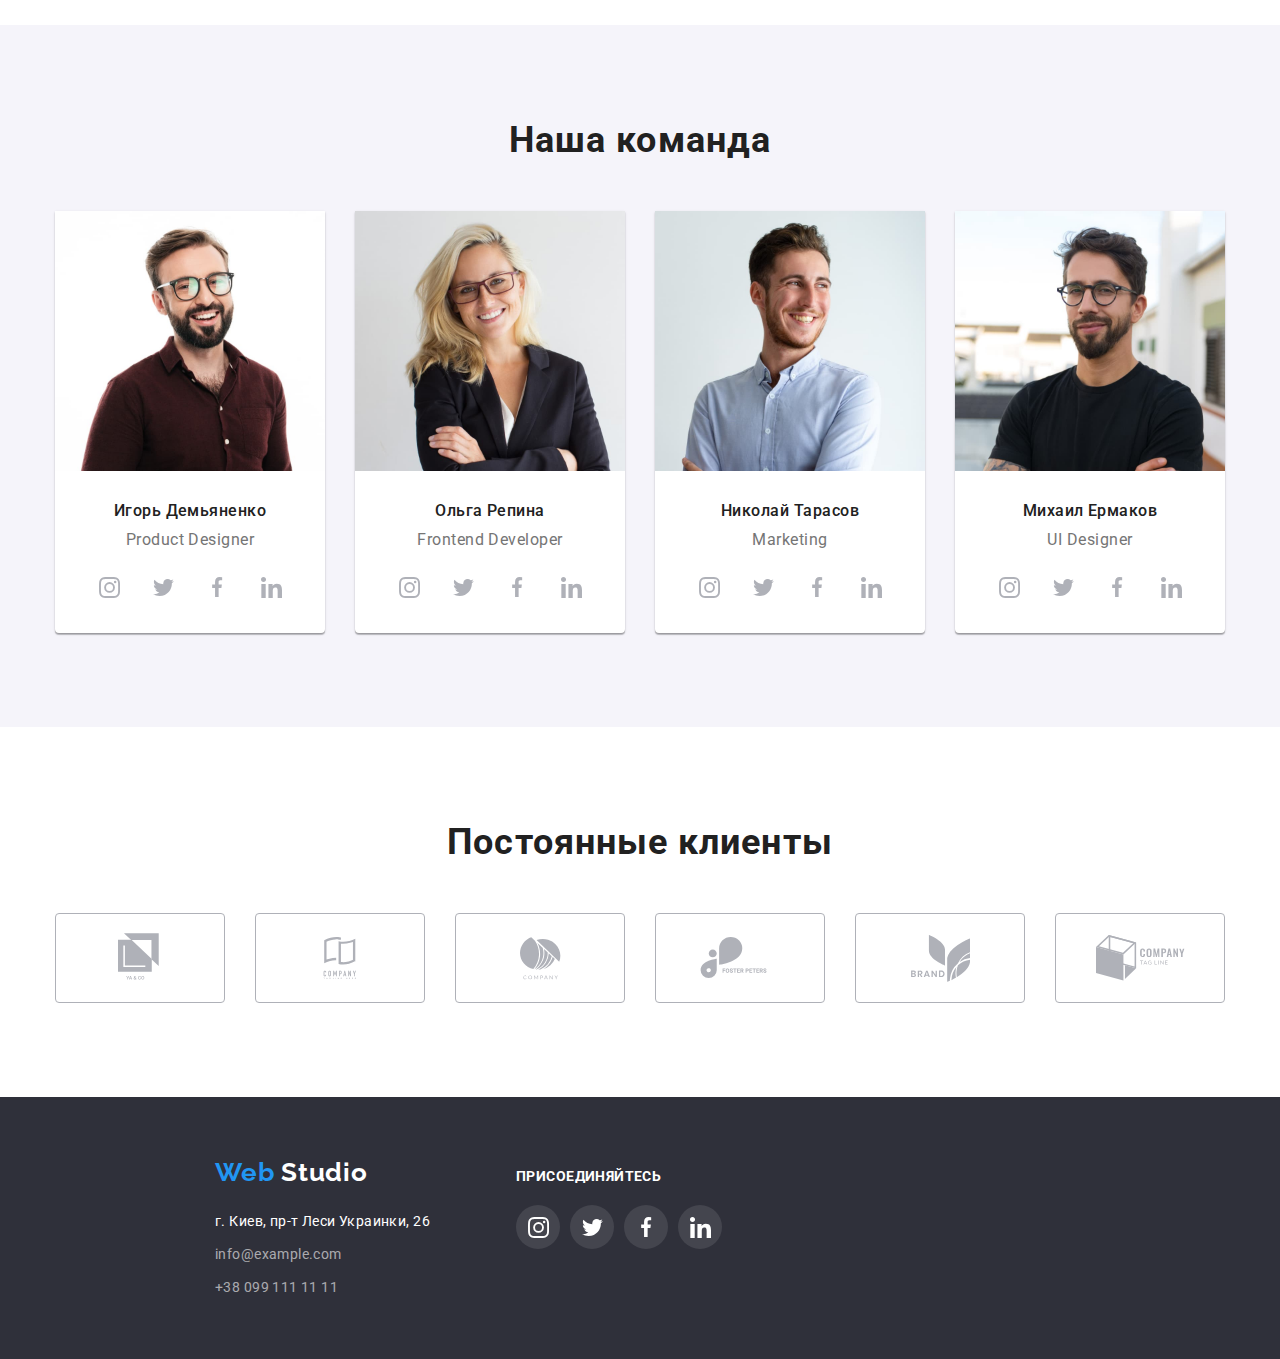
==== commit 458fea18: "updated content for "team" section" ====
--- a/index.html
+++ b/index.html
@@ -133,10 +133,10 @@
                     <h2 class="section-title">Наша команда</h2>
                     <ul class="team-list list">
                         <li class="team-item">
-                            <img class="team-member-photo" src="./images/team-nkucherenko.jpg" alt="Николай Кучеренко"
+                            <img class="team-member-photo" src="./images/team-idemyanenko.jpg" alt="Игорь Демьяненко"
                             width="270"
                             height="260">
-                            <h3 class="team-member-title">Николай Кучеренко</h3>
+                            <h3 class="team-member-title">Игорь Демьяненко</h3>
                             <p class="team-department">Product Designer</p>
                             <ul class="social-list join list">
                                 <li class="social-list-item">
@@ -169,10 +169,10 @@
                                 </li>
                             </ul>
                         <li class="team-item">
-                            <img class="team-member-photo" src="./images/team-oivanova.jpg" alt="Ольга Иванова"
+                            <img class="team-member-photo" src="./images/team-orepina.jpg" alt="Ольга Репина"
                             width="270"
                             height="260">
-                            <h3 class="team-member-title">Ольга Иванова</h3>
+                            <h3 class="team-member-title">Ольга Репина</h3>
                             <p class="team-department">Frontend Developer</p>
                             <ul class="social-list list">
                                 <li class="social-list-item">
@@ -206,10 +206,10 @@
                             </ul>
                         </li>
                         <li class="team-item">
-                            <img class="team-member-photo" src="./images/team-ashevchenko.jpg" alt="Андрей Шевченко"
+                            <img class="team-member-photo" src="./images/team-ntarasov.jpg" alt="Николай Тарасов"
                             width="270"
                             height="260">
-                            <h3 class="team-member-title">Андрей Шевченко</h3>
+                            <h3 class="team-member-title">Николай Тарасов</h3>
                             <p class="team-department">Marketing</p>
                             <ul class="social-list join list">
                                 <li class="social-list-item">
@@ -243,10 +243,10 @@
                             </ul>
                         </li>
                         <li class="team-item">
-                            <img class="team-member-photo" src="./images/team-inikolaiev.jpg" alt="Иван Николаев"
+                            <img class="team-member-photo" src="./images/team-mermakov.jpg" alt="Михаил Ермаков"
                             width="270"
                             height="260">
-                            <h3 class="team-member-title">Иван Николаев</h3>
+                            <h3 class="team-member-title">Михаил Ермаков</h3>
                             <p class="team-department">UI Designer</p>
                             <ul class="social-list join list">
                                 <li class="social-list-item">
@@ -387,16 +387,6 @@
                         </li>
                     </ul>
                 </section>
-                <!--Sign up-->
-                <section class="section-signup">
-                    <p class="signup-text">Подпишитесь на рассылку</p>
-                    <!--Input field-->
-                    <div class="sign-container">
-                        <span class="email-input">E-mail</span>
-                        <!--"Sign up on telegram" button-->
-                        <a class="link button" href="#">Подписаться</a>
-                    </div>
-                </section>
             </div>    
         </footer>
     </div>
--- a/css/styles.css
+++ b/css/styles.css
@@ -554,16 +554,18 @@
 
 .footer-section {
     display: flex;
-    justify-content: center;
+    justify-content: flex-start;
     
 }
 /*Logo + Address block*/
 .section-address {
     display: flex;
     flex-direction: column;
+    
     width: 231px;
     padding-top: 60px;
     padding-bottom: 60px;
+    margin-left: 200px;
 }
 
 .section-address .link {
@@ -615,7 +617,7 @@
     width: 206px;
     padding-top: 72px;
     padding-bottom: 100px;
-    margin-left: 69px;
+    margin-left: 70px;
 }
 
 .join-text, .signup-text {
@@ -639,63 +641,6 @@
 }
 .social-link-footer:hover {
     background-color: var(--background-color-accent)
-}
-
-/*Sign-up block*/
-.section-signup {
-    max-width: 570px;
-    padding-top: 72px;
-    padding-bottom: 94px;
-    margin-left: 94px;
-}
-
-.sign-container {
-    display: flex;
-
-}
-.sign-container .button {
-    display: inline-flex;
-    justify-content: center;
-    align-items: center;
-    min-width: 200px;
-    height: 50px;
-    margin-left: 12px;
-
-    border: 1px solid transparent;
-    border-radius: 4px;
-    box-shadow: 0px 4px 4px rgba(0, 0, 0, 0.15);
-
-    font-weight: bold;
-    font-size: 16px;
-    line-height: 1.875;
-    letter-spacing: 0.06em;
-    text-align: center;
-}
-
-.email-input {
-    display: flex;
-    align-items: center;
-    width: 358px;
-    height: 50px;
-    padding-left: 16px;
-    
-    font-size: 16px;
-    line-height: 20px;
-    color: var(--text-color-footer);
-    border: 1px solid var(--text-color-footer);
-    border-radius: 4px;
-}
-
-.sign-container .button::after {
-    display: inline-flex;
-    width: 24px;
-    height: 24px;
-    margin-left: 10px;
-
-    content: "";
-    background-image: url(../images/icon-send.svg);
-    background-position: center;
-    background-size: contain;
 }
 
 /*Portfolio page styling*/
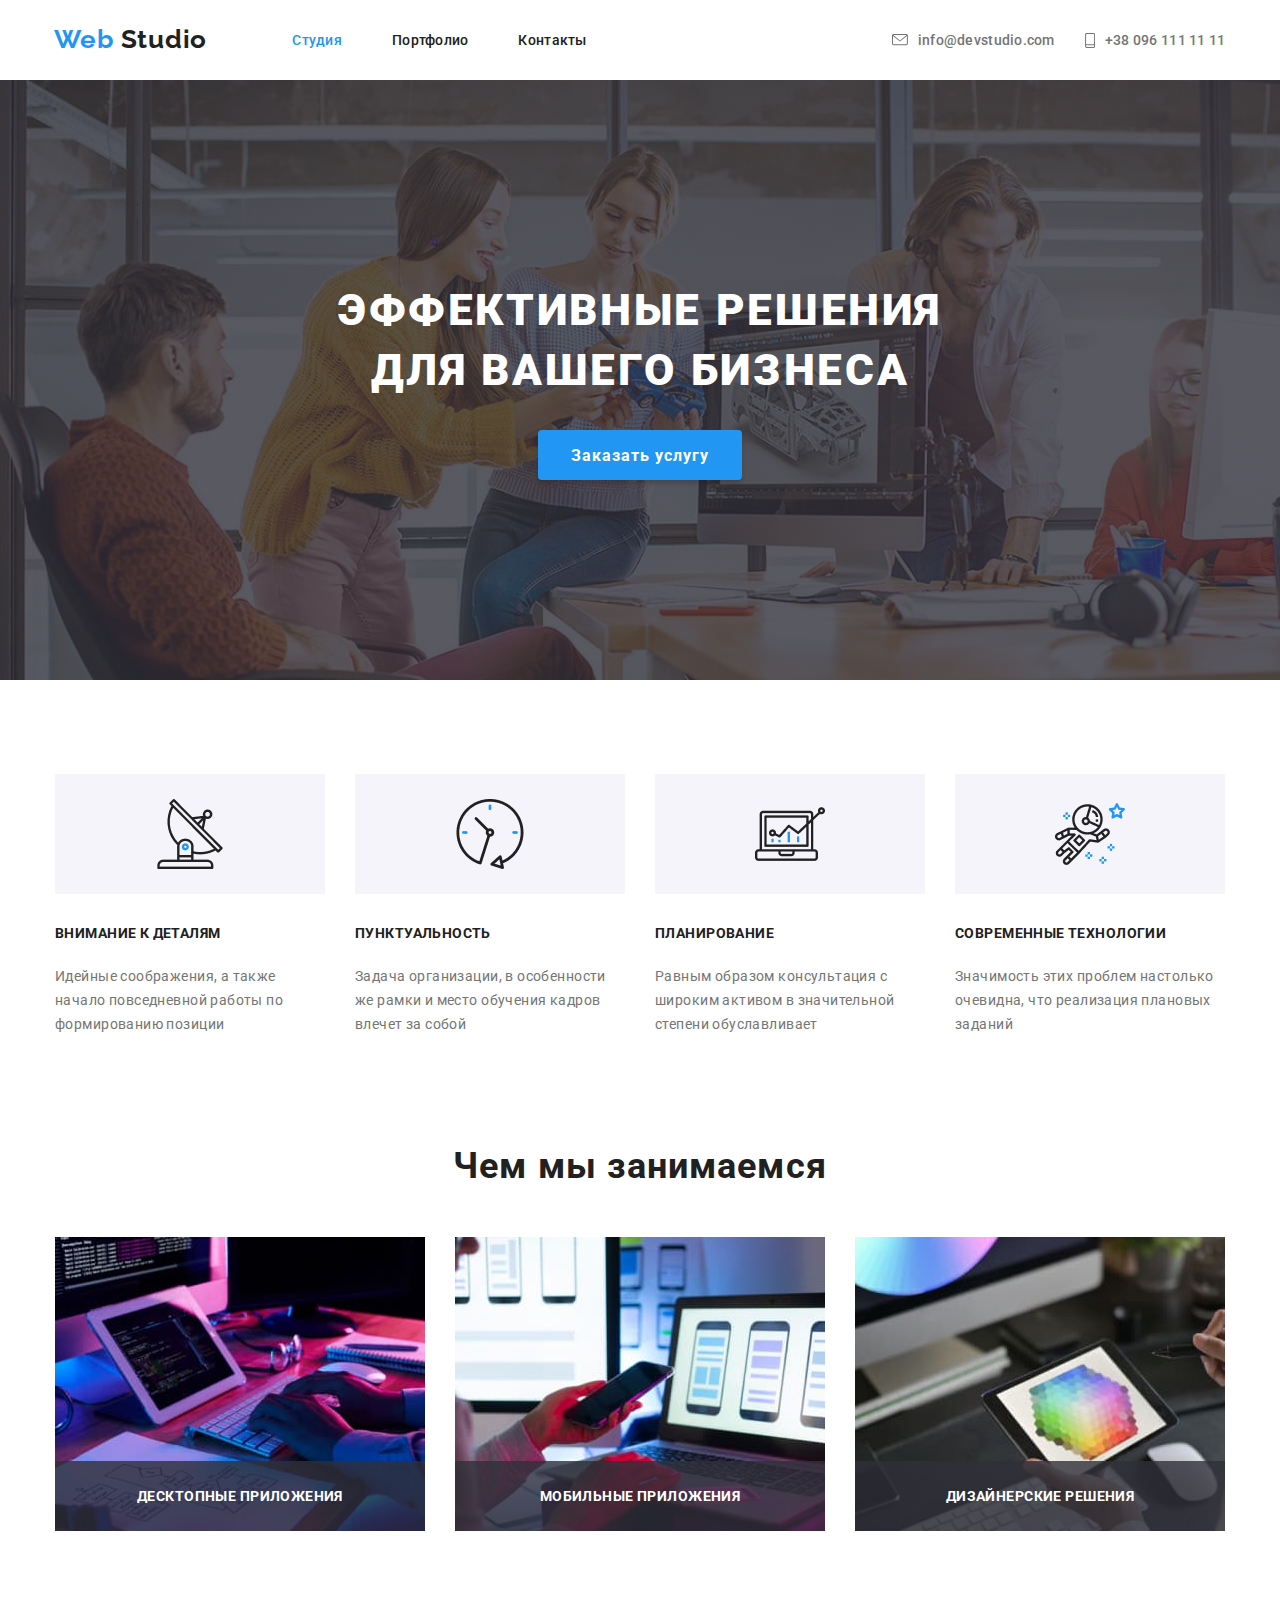
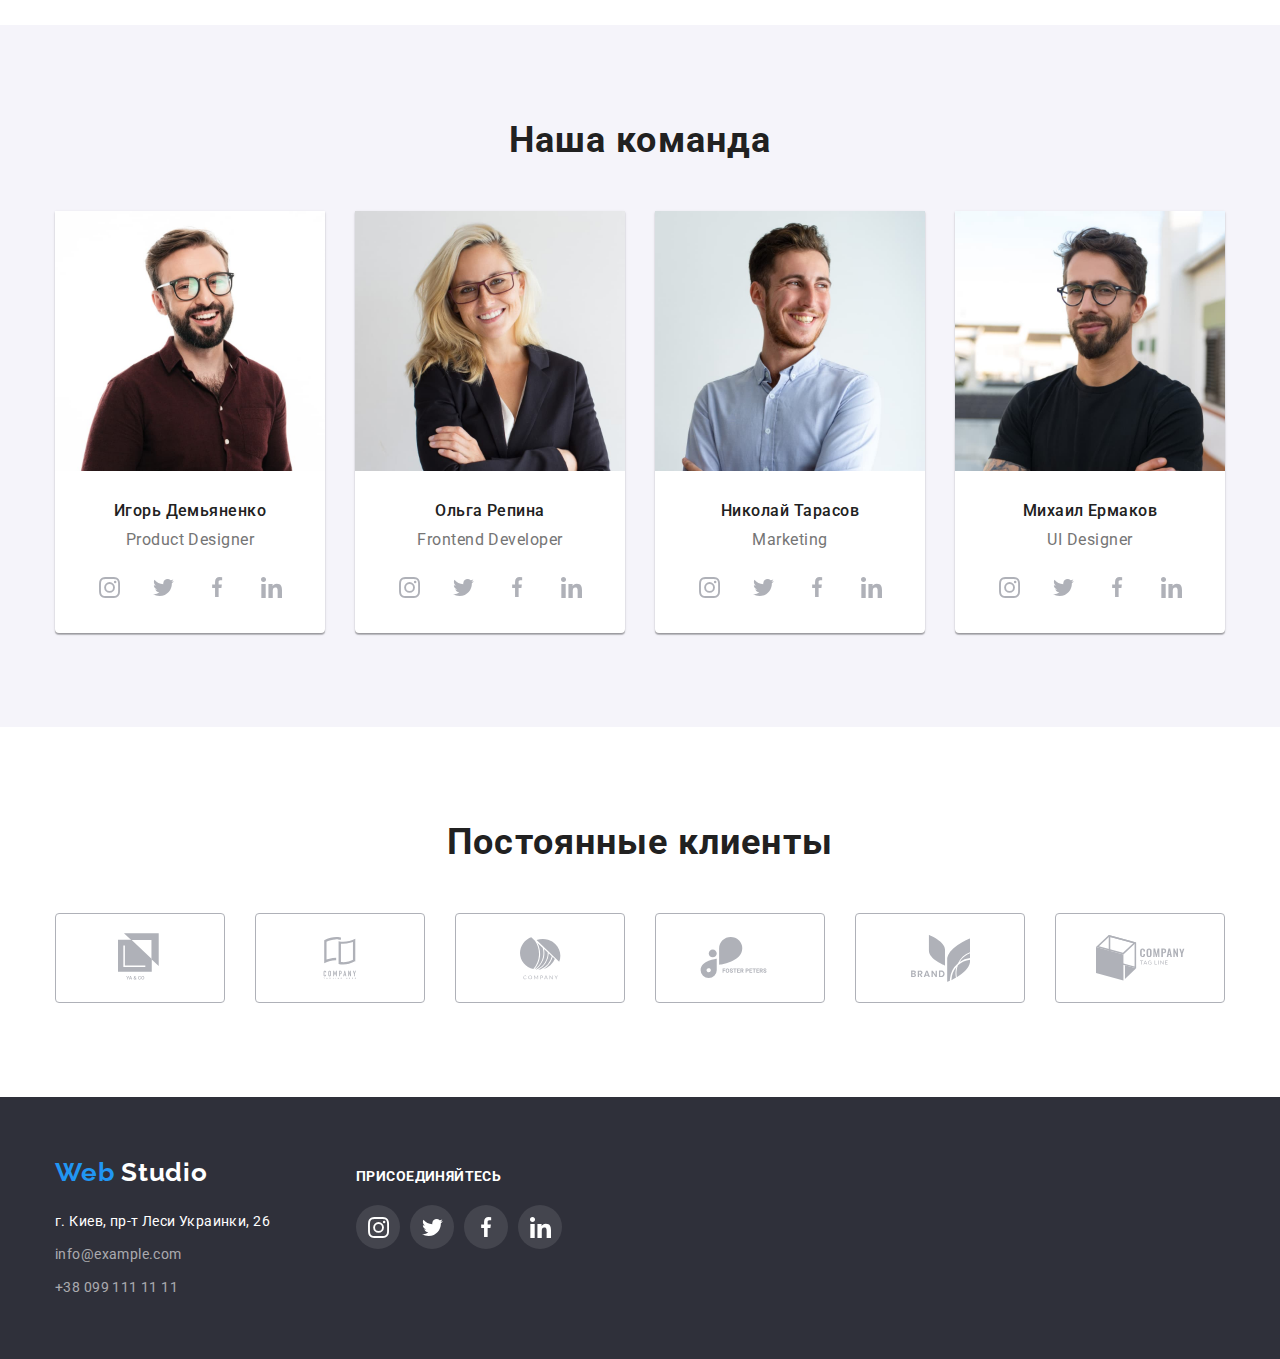
==== commit 39410024: "updated footer" ====
--- a/index.html
+++ b/index.html
@@ -12,7 +12,7 @@
     <div class="container">
         <header class="header-container container">    
             <!--Navbar-->
-            <div class="page-header container">
+            <div class="container">
                 <nav class="nav-container">
                     <a class="logo header link" href="./">
                     <span class="site-logo main">
@@ -56,7 +56,7 @@
             <section class="hero-container">
                 <div class="hero-section">
                     <H1 class="hero-title">Эффективные решения для вашего бизнеса</H1>
-                    <a class="link button hero" href="#">Заказать услугу</a>
+                    <a class="link button hero" href="#" data-modal-open>Заказать услугу</a>
                 </div>             
             </section>
          </div>
@@ -339,8 +339,8 @@
     <!--Footer-->
     <div class="footer">
         <footer class="footer-container">
-            <div class="footer-section">
-                <!--Address-->
+            <!--Address-->
+            <div class="section-footer">
                 <section class="section-address">
                     <a class="logo footer link" href="./">
                         <span class="site-logo secondary">
@@ -387,8 +387,21 @@
                         </li>
                     </ul>
                 </section>
-            </div>    
+            </div>
         </footer>
     </div>
+    <!--Modal block-->
+   <div class="backdrop is-hidden" data-modal>
+       <div class="modal">
+           <button class="btn-close" data-modal-close>
+            <svg width="30" height="30" viewBox="0 0 30 30" fill="none" xmlns="http://www.w3.org/2000/svg">
+                <circle cx="15" cy="15" r="15" fill="white"/>
+                <circle cx="15" cy="15" r="14.5" stroke="black" stroke-opacity="0.1"/>
+                <path d="M21 10.1079L19.8921 9L15.5 13.3921L11.1079 9L10 10.1079L14.3921 14.5L10 18.8921L11.1079 20L15.5 15.6079L19.8921 20L21 18.8921L16.6079 14.5L21 10.1079Z" fill="black"/>
+            </svg>
+           </button>
+       </div>
+   </div>
+   <script src="./js/modal.js"></script>
 </body>
 </html>--- a/css/styles.css
+++ b/css/styles.css
@@ -552,20 +552,22 @@
     margin-right: auto;
 }
 
-.footer-section {
-    display: flex;
-    justify-content: flex-start;
-    
-}
+.section-footer {
+    display: flex;
+
+    max-width: 1170px;
+    margin-left: auto;
+    margin-right: auto;
+}
+
 /*Logo + Address block*/
+
 .section-address {
-    display: flex;
-    flex-direction: column;
+    display: inline-block;
     
     width: 231px;
     padding-top: 60px;
     padding-bottom: 60px;
-    margin-left: 200px;
 }
 
 .section-address .link {
@@ -611,9 +613,11 @@
 }
 
 /*Join block*/
+
+
 .section-join {
-    display: flex;
-    flex-direction: column;
+    display: inline-block;
+    
     width: 206px;
     padding-top: 72px;
     padding-bottom: 100px;
@@ -642,6 +646,45 @@
 .social-link-footer:hover {
     background-color: var(--background-color-accent)
 }
+
+.backdrop {
+    position: fixed;
+    top: 0;
+    left: 0;
+    width: 100%;
+    height: 100%;
+    background-color: rgba(0, 0, 0, 0.2);
+}
+.backdrop.is-hidden {
+    opacity: 0;
+    pointer-events: none;
+}
+
+.modal {
+    position: absolute;
+    top: 50%;
+    left: 50%;
+    transform: translate(-50%, -50%);
+
+    width: 528px;
+    height: 581px;
+    padding: 15px;
+
+    background-color: var(--background-color-main);
+    box-shadow: 0px 1px 3px rgba(0, 0, 0, 0.12), 0px 1px 1px rgba(0, 0, 0, 0.14), 0px 2px 1px rgba(0, 0, 0, 0.2);
+    border-radius: 4px;
+}
+
+.btn-close {
+    position: absolute;
+    top: 8px;
+    right: 8px;
+
+    border: 0;
+    padding: 0;
+    background-color: var(--background-color-main);
+}
+
 
 /*Portfolio page styling*/
 /*Portfolio navigation*/
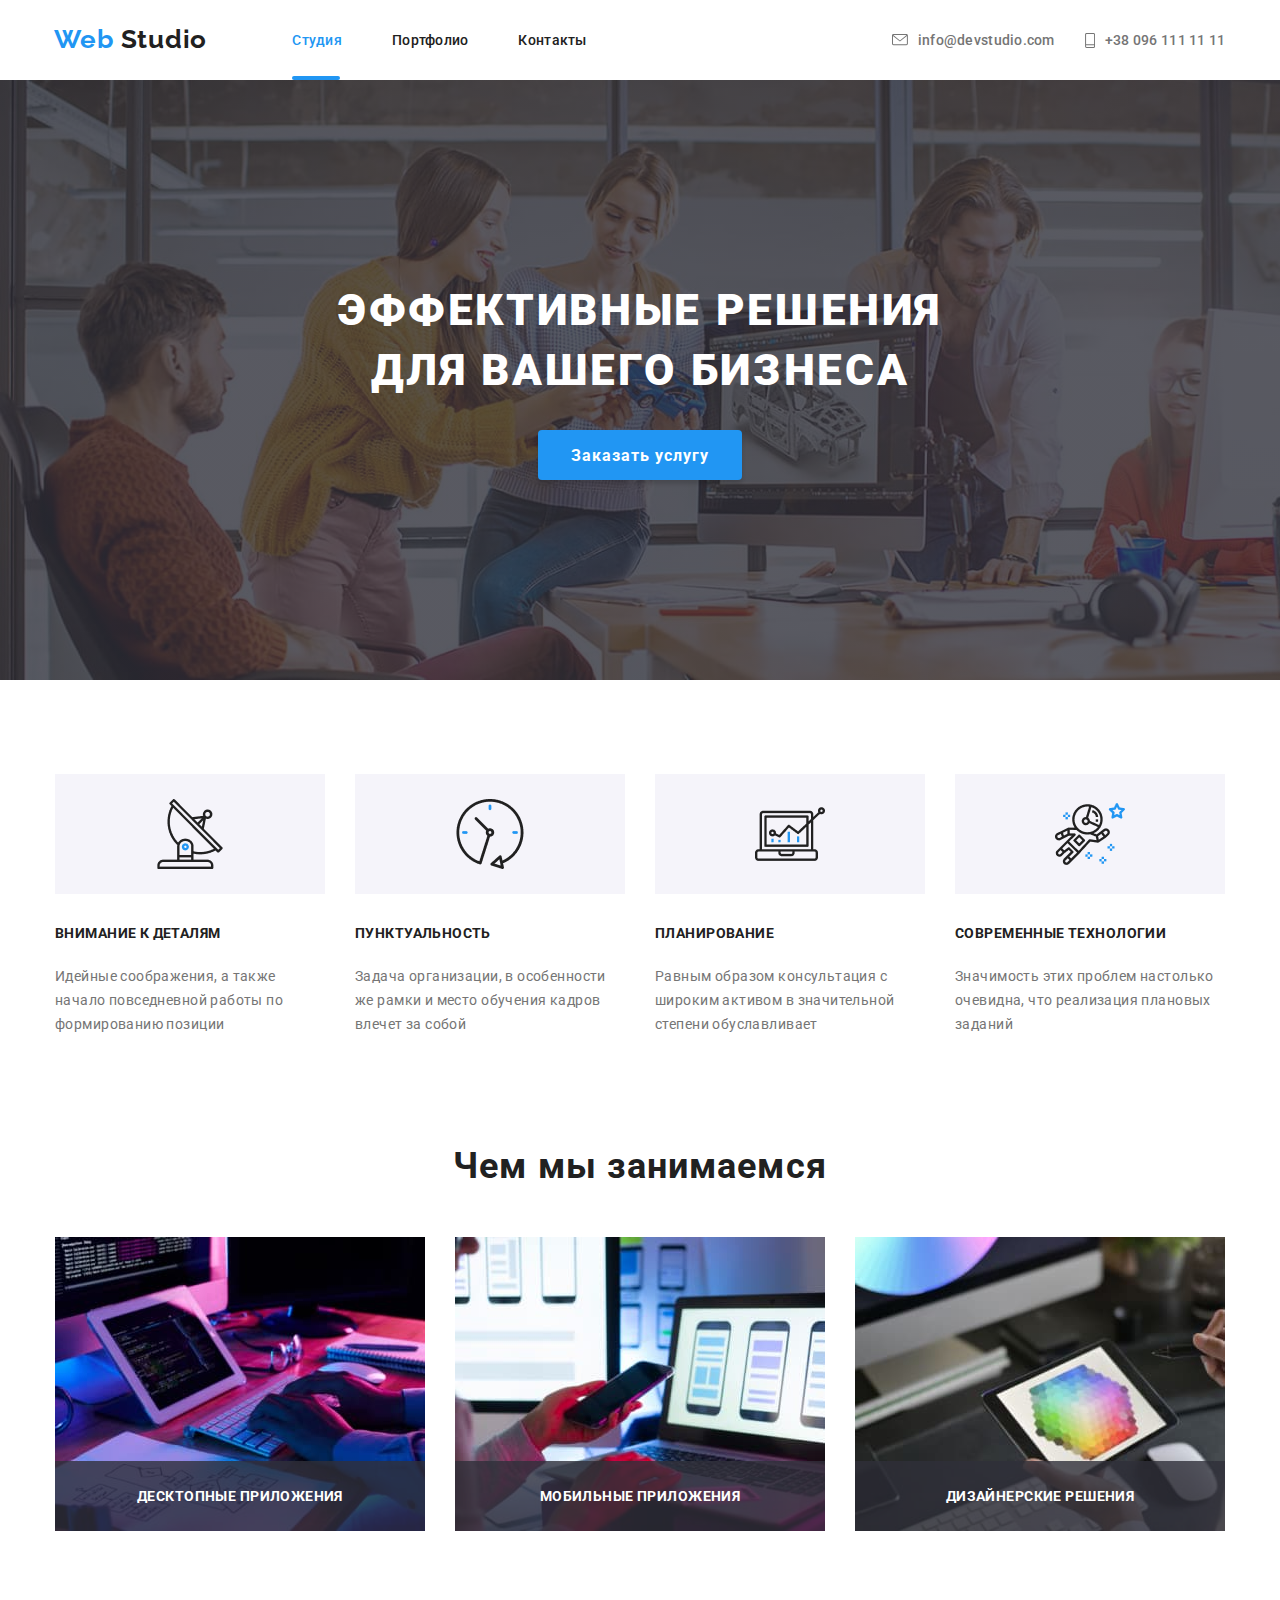
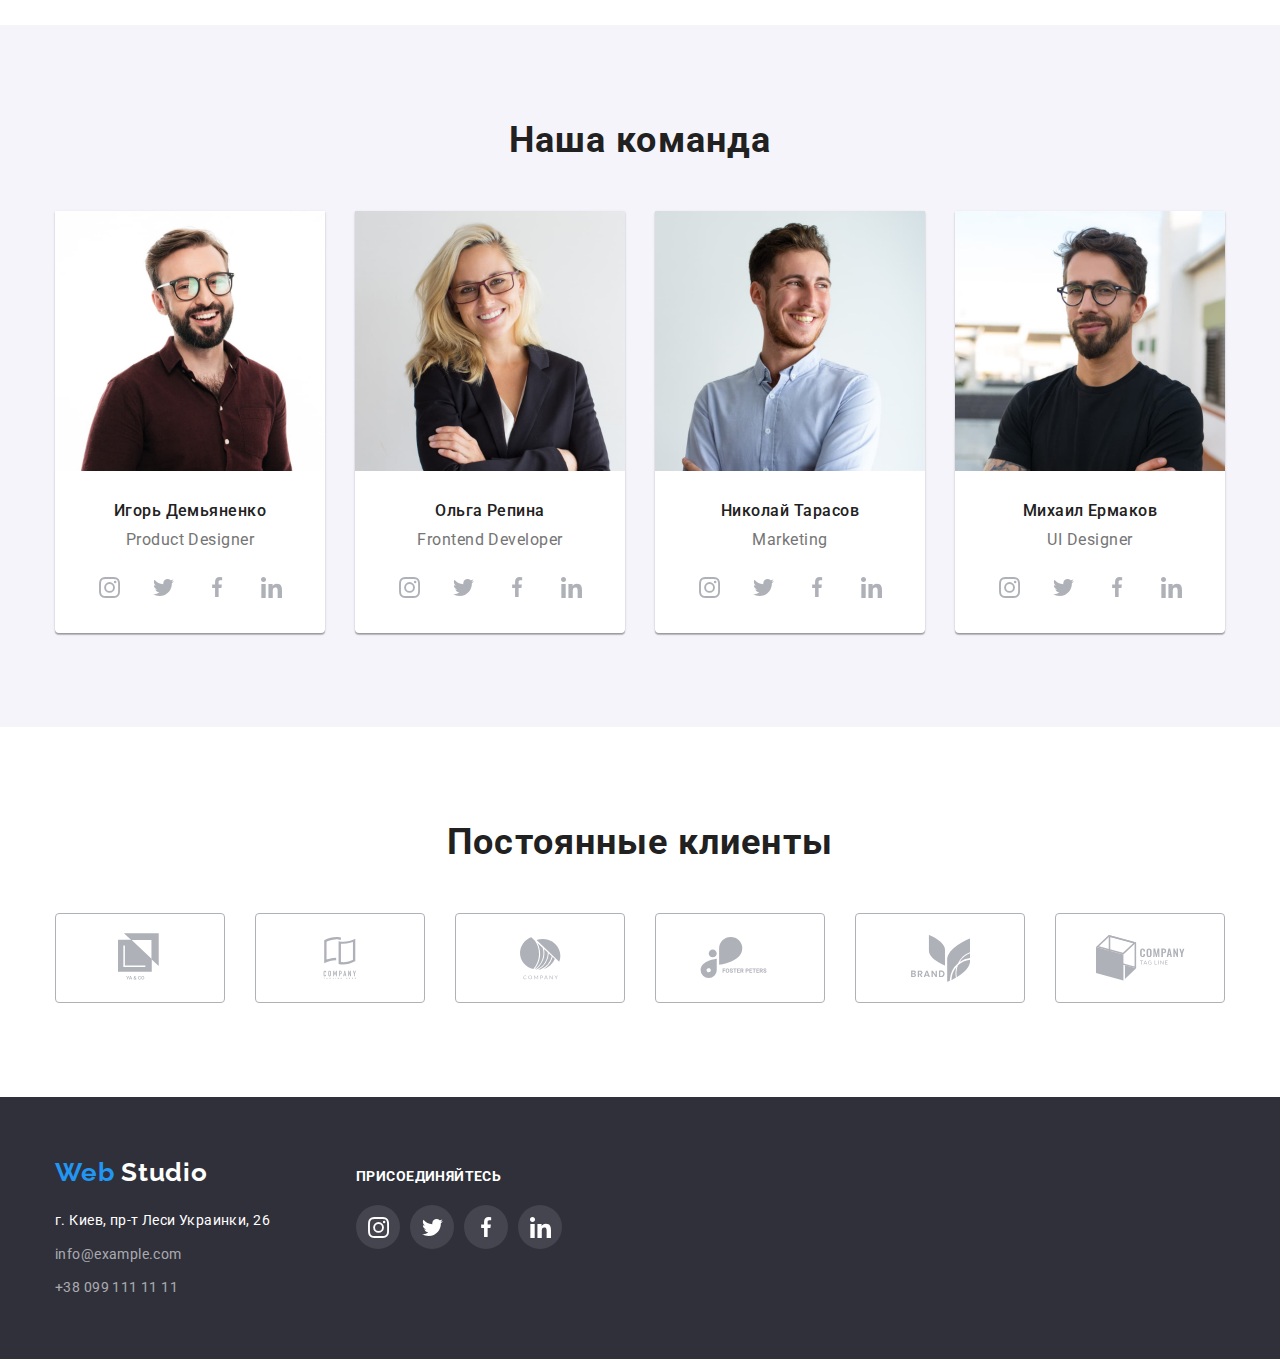
==== commit df41cb17: "added accent-line for nav-links" ====
--- a/index.html
+++ b/index.html
@@ -22,7 +22,7 @@
                     <!--main navigation-->
                     <ul class="site-nav list">
                         <li class="item">
-                            <a class="link current" href="./index.html">Студия</a>
+                            <a class="link current-studio" href="./index.html">Студия</a>
                         </li>
                         <li class="item">
                             <a class="link" href="./portfolio.html">Портфолио</a>
@@ -44,7 +44,7 @@
                                 <use href="./images/sprite.svg#icon-tel"></use>
                             </svg>
                             <a class="link" href="tel:+380961111111">+38 096 111 11 11</a>
-                        </li class="item">
+                        </li>
                     </ul>
                 </nav>
             </div>
@@ -56,7 +56,7 @@
             <section class="hero-container">
                 <div class="hero-section">
                     <H1 class="hero-title">Эффективные решения для вашего бизнеса</H1>
-                    <a class="link button hero" href="#" data-modal-open>Заказать услугу</a>
+                    <button class="link button hero" data-modal-open>Заказать услугу</button>
                 </div>             
             </section>
          </div>
--- a/css/styles.css
+++ b/css/styles.css
@@ -44,6 +44,8 @@
 
 .link {
     text-decoration: none;
+
+    transition: color 250ms cubic-bezier(0.4, 0, 0.2, 1);
 }
 
 .link.button {
@@ -104,9 +106,11 @@
 }
 
 .site-nav .link {
+    position: relative;
     display: block;
     padding-top: 32px;
     padding-bottom: 32px;
+    height: 80px;
 
     color: var(--text-color-main);
     font-weight: 500;
@@ -115,8 +119,38 @@
     letter-spacing: 0.02em;
 }
 
-.site-nav .link.current {
+.site-nav .link.current-studio {
+    display: flex;
     color: var(--text-color-accent);
+}
+
+.site-nav .link.current-portfolio {
+    display: flex;
+    color: var(--text-color-accent);
+}
+
+.site-nav .link.current-studio::after {
+    position: absolute;
+    bottom: 0;
+    width: 48px;
+    height: 4px;
+
+    display: inline-block;
+   
+    content:'';
+    background-image: url(../images/nav-studio.svg);
+}
+
+.site-nav .link.current-portfolio::after {
+    position: absolute;
+    bottom: 0;
+    width: 77px;
+    height: 4px;
+
+    display: inline-block;
+   
+    content:'';
+    background-image: url(../images/nav-portfolio.svg);
 }
 
 .site-contacts {
@@ -150,12 +184,18 @@
 .button-icon {
     fill: var(--text-color-secondary);
     margin-right: 10px;
-}
-
-.button-icon:hover,
-.button-icon:focus {
+
+    transition: color 250ms cubic-bezier(0.4, 0, 0.2, 1);
+}
+
+.site-contacts .item:hover .button-icon {
     fill: var(--text-color-accent);
 }
+
+.site-contacts .item:hover .link {
+    color: var(--text-color-accent);
+}
+
 
 /*Section "Hero" styling*/
 .hero {
@@ -240,7 +280,7 @@
 
 .advantages-item::before {
     display: block;
-    content:"";
+    content:'';
     height: 120px;
     margin-bottom: 30px;
     background-color: var(--background-color-secondary);
@@ -682,6 +722,7 @@
 
     border: 0;
     padding: 0;
+    
     background-color: var(--background-color-main);
 }
 
@@ -789,7 +830,7 @@
 calc((100% - (N of margin in row)*margin) / N of elements in row */
 
 .portfolio-image {
-    display: block;
+   
 }
 
 .portfolio-title {
@@ -830,27 +871,30 @@
 
 .image-thumb {
     position: relative;
+    overflow: hidden;
 }
 .overlay {
     position: absolute;
     top: 0;
     left: 0;
-    opacity: 0;
-   
-    width: 370px;
-    height: 294px;
-
+    width: 100%;
+    height: 100%;
+    
     padding: 63px 24px;
     background-color: var(--background-color-transparent2);
-}
-
-.portfolio-item:hover,
-.portfolio-item:focus {
+
+    transform: translateY(100%);
+    transition-duration: 250ms;
+    transition-timing-function: cubic-bezier(0.4, 0, 0.2, 1);
+}
+
+.portfolio-link:hover .overlay {
+    transform: translateY(0)
+
+}   
+.portfolio-link:hover,
+.portfolio-link:focus {
     box-shadow: 0px 1px 1px rgba(0, 0, 0, 0.12), 
                 0px 4px 4px rgba(0, 0, 0, 0.06),
                 1px 4px 6px rgba(0, 0, 0, 0.16);
-}
-
-.portfolio-item:hover .overlay {
-    opacity: 1;
 }